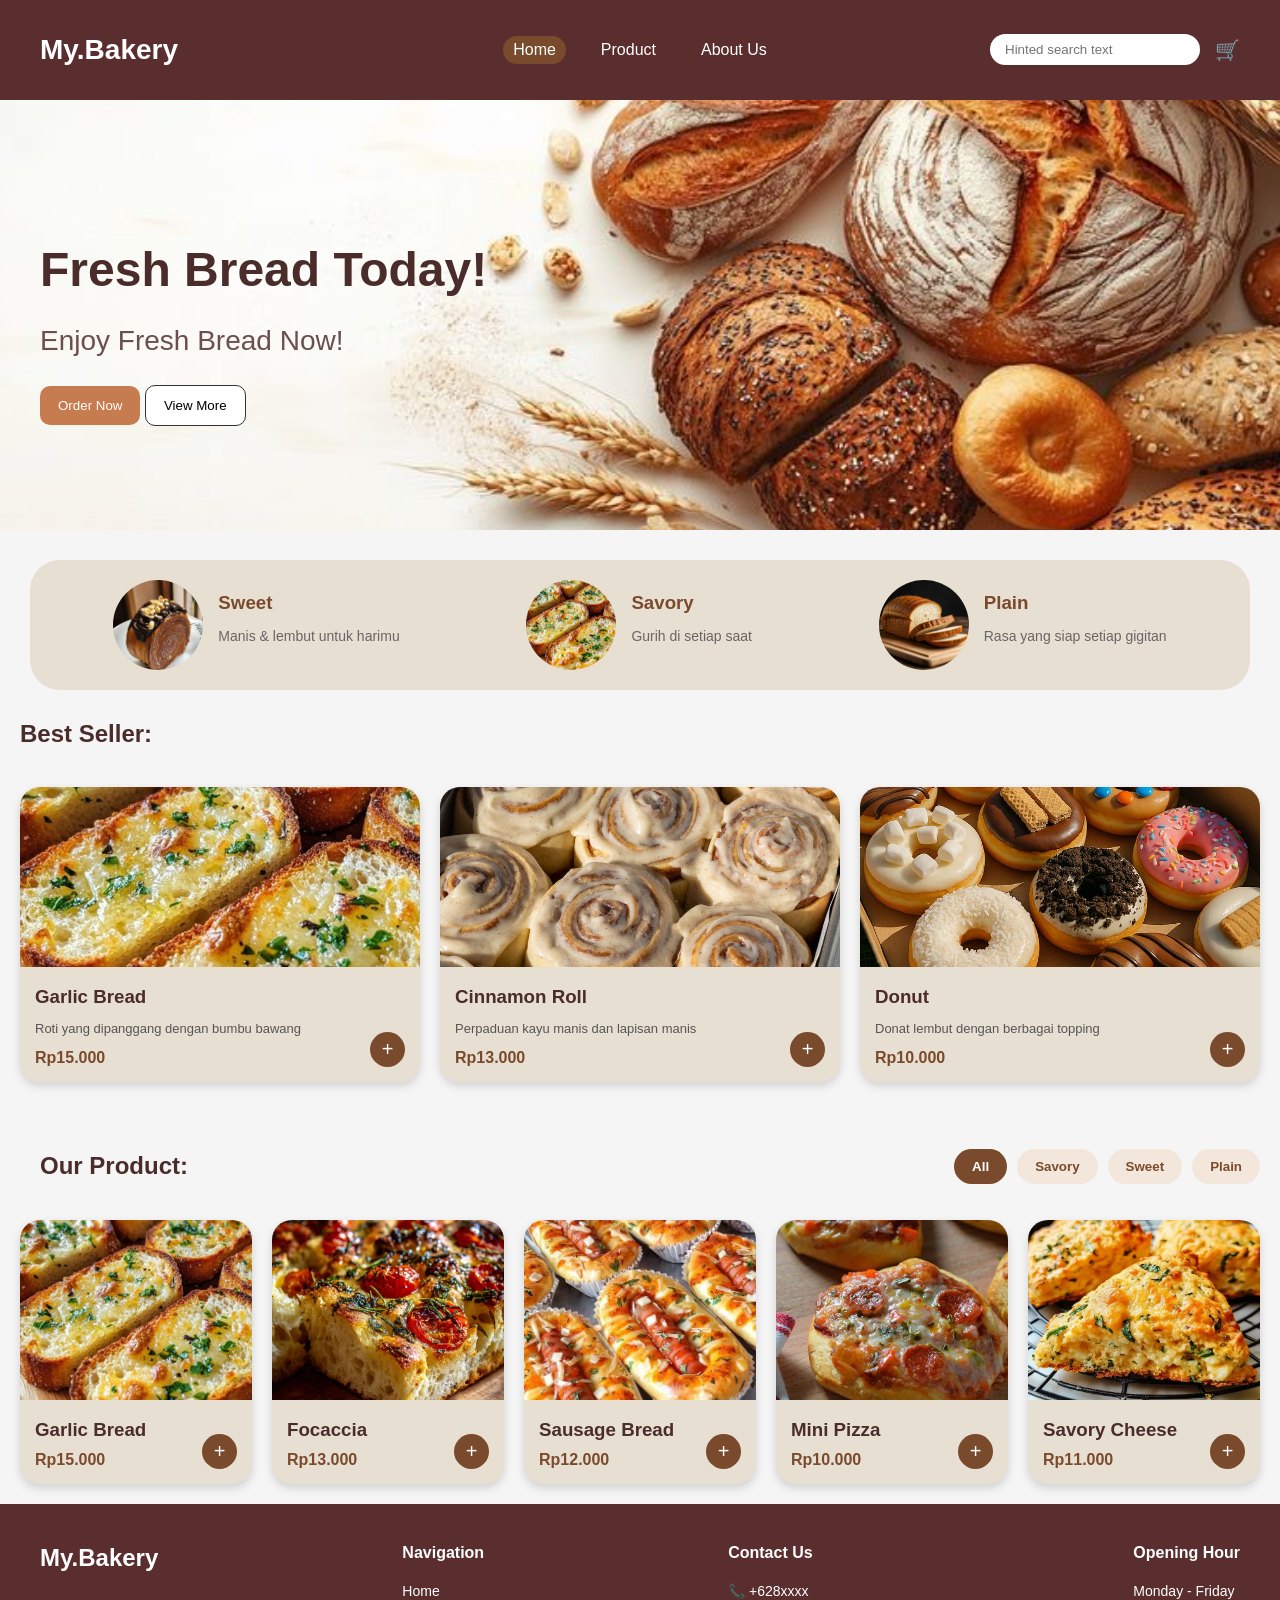
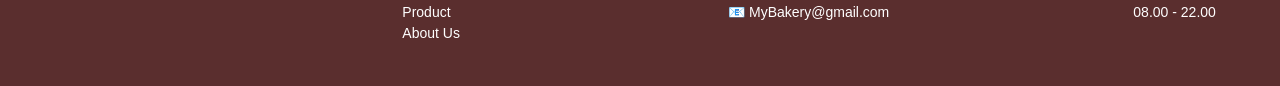
==== index.html @ c3ba87c3 "push 2" ====
<!DOCTYPE html>
<html lang="id">
<head>
    <meta charset="UTF-8">
    <title>My.Bakery</title>
    <link rel="stylesheet" href="home.css">
</head>
<body>

<!-- Navbar -->
<header class="navbar">

    <!-- KIRI -->
    <div class="nav-left">
        <h1 class="logo">My.Bakery</h1>
    </div>

    <!-- TENGAH -->
    <div class="nav-center">
        <span class="active">Home</span>
        <span>Product</span>
        <span>About Us</span>
    </div>

    <!-- KANAN -->
    <div class="nav-right">
        <div class="search-box">
            <input type="text" placeholder="Hinted search text">
        </div>

        <div class="cart" onclick="toggleCart()">🛒</div>
    </div>

</header>

<div class="cart-popup" id="cartPopup">
    <h3>🛒 Cart</h3>
    <ul id="cart-list"></ul>
</div>

<!-- Hero -->
<section class="hero">
    <div class="hero-text">
        <h2>Fresh Bread Today!</h2>
        <p>Enjoy Fresh Bread Now!</p>
        <button class="btn">Order Now</button>
        <button class="btn-outline">View More</button>
    </div>
</section>

<!-- Category -->
<section class="category">

    <div class="category-card">
        <img src="cromboloni.jpg">
        <div>
            <h3>Sweet</h3>
            <p>Manis & lembut untuk harimu</p>
        </div>
    </div>

    <div class="category-card">
        <img src="Easy Garlic Bread with Sliced Bread.jpg">
        <div>
            <h3>Savory</h3>
            <p>Gurih di setiap saat</p>
        </div>
    </div>

    <div class="category-card">
        <img src="White Bread.jpg">
        <div>
            <h3>Plain</h3>
            <p>Rasa yang siap setiap gigitan</p>
        </div>
    </div>

</section>

<!-- Best Seller -->
<section class="best">
    <h2>Best Seller:</h2>
    
    <div class="product-list">
    
        <!-- CARD 1 -->
        <div class="product">
            <img src="Easy Garlic Bread with Sliced Bread.jpg">
            <div class="product-info">
                <h3>Garlic Bread</h3>
                <p>Roti yang dipanggang dengan bumbu bawang</p>
                <span>Rp15.000</span>
                <button onclick="addToCart('Garlic Bread')">+</button>
            </div>
        </div>
    
        <!-- CARD 2 -->
        <div class="product">
            <img src="Bread and Cinnamon Roll Recipes - Chelsweets.jpg">
            <div class="product-info">
                <h3>Cinnamon Roll</h3>
                <p>Perpaduan kayu manis dan lapisan manis</p>
                <span>Rp13.000</span>
                <button onclick="addToCart('Cinnamon Roll')">+</button>
            </div>
        </div>
    
        <!-- CARD 3 -->
        <div class="product">
            <img src="donuts ♡.jpg">
            <div class="product-info">
                <h3>Donut</h3>
                <p>Donat lembut dengan berbagai topping</p>
                <span>Rp10.000</span>
                <button onclick="addToCart('Donut')">+</button>
            </div>
        </div>
    </div>
</section>

<!-- Products -->
<section class="products">

    <div class="product-title">
        <h2>Our Product:</h2>

        <div class="filter-btn">
            <button onclick="filterProduct('all')">All</button>
            <button onclick="filterProduct('savory')">Savory</button>
            <button onclick="filterProduct('sweet')">Sweet</button>
            <button onclick="filterProduct('plain')">Plain</button>
        </div>
    </div>

    <div class="product-list">

        <div class="product savory">
            <img src="Easy Garlic Bread with Sliced Bread.jpg">

            <div class="product-info">
                <h3>Garlic Bread</h3>
                <span>Rp15.000</span>

                <button onclick="addToCart('Garlic Bread')">+</button>
            </div>
        </div>

        <div class="product savory">
            <img src="focaccia.jpg">

            <div class="product-info">
                <h3>Focaccia</h3>
                <span>Rp13.000</span>

                <button onclick="addToCart('Focaccia')">+</button>
            </div>
        </div>

        <div class="product savory">
            <img src="sausage bread.jpg">

            <div class="product-info">
                <h3>Sausage Bread</h3>
                <span>Rp12.000</span>

                <button onclick="addToCart('Sausage Bread')">+</button>
            </div>
        </div>

        <div class="product savory">
            <img src="mini pizza.jpg">

            <div class="product-info">
                <h3>Mini Pizza</h3>
                <span>Rp10.000</span>

                <button onclick="addToCart('Mini Pizza')">+</button>
            </div>
        </div>
        
        <div class="product savory">
            <img src="savory cheese.jpg">

            <div class="product-info">
                <h3>Savory Cheese</h3>
                <span>Rp11.000</span>

                <button onclick="addToCart('Savory Cheese')">+</button>
            </div>
        </div>
    </div>
</section>



<!-- FOOTER -->
<footer class="footer">

    <div class="footer-logo">
        <h2>My.Bakery</h2>
    </div>

    <div class="footer-menu">
        <h4>Navigation</h4>
        <p>Home</p>
        <p>Product</p>
        <p>About Us</p>
    </div>

    <div class="footer-contact">
        <h4>Contact Us</h4>
        <p>📞 +628xxxx</p>
        <p>📧 MyBakery@gmail.com</p>
    </div>

    <div class="footer-hour">
        <h4>Opening Hour</h4>
        <p>Monday - Friday</p>
        <p>08.00 - 22.00</p>
    </div>

</footer>

<script src="script.js"></script>

</body>
</html>
---- home.css ----
body {
    margin: 0;
    font-family: Arial;
    background: #f5f5f5;
}


/* NAVBAR */
.navbar {
    display: flex;
    justify-content: space-between;
    align-items: center;
    background: #5a2e2e;
    padding: 15px 40px;
    color: white;
}

.logo {
    font-size: 28px;
}

.nav-left {
    flex: 1;
}

.nav-center {
    flex: 1;
    display: flex;
    justify-content: center;
    gap: 25px;
}

.nav-right {
    flex: 1;
    display: flex;
    justify-content: flex-end;
    gap: 15px;
    align-items: center;
}

.nav-center span {
    cursor: pointer;
    padding: 5px 10px;
    color: white;
}

.nav-center .active {
    background: #7a4a2c;
    border-radius: 15px;
}

/* SEARCH */
.search-box input {
    padding: 8px 15px;
    border-radius: 20px;
    border: none;
    width: 180px;
}

/* CART */
.cart {
    font-size: 20px;
    cursor: pointer;
}

/* CART POPUP */
.cart-popup {
    position: absolute;
    right: 30px;
    top: 70px;
    background: white;
    width: 220px;
    padding: 15px;
    border-radius: 15px;
    box-shadow: 0 4px 10px rgba(0,0,0,0.2);
    display: none;
    z-index: 100;
}


/* HERO */
.hero {
    background: url("download (7).jpg") no-repeat center/cover;
    height: 350px;
    display: flex;
    align-items: center;
    padding: 40px;
}

.hero-text h2 {
    font-size: 48px;
    color: #4a2c2a;
    margin-bottom: 10px;
}

.hero-text p {
    font-size: 28px;
    color: #6b4f4f;
}

.hero-btn {
    margin-top: 20px;
}

/* BUTTON */
.btn {
    background: #c67c4e;
    color: white;
    border: none;
    padding: 12px 18px;
    border-radius: 10px;
    cursor: pointer;
}

.btn-outline {
    border: 1px solid #333;
    padding: 12px 18px;
    border-radius: 10px;
    background: white;
    cursor: pointer;
}


/* CATEGORY */
.category {
    background: #e8dfd3;
    margin: 30px;
    padding: 20px;
    border-radius: 30px;

    display: flex;
    justify-content: space-around;
    align-items: center;
}

.category-card {
    display: flex;
    align-items: center;
    gap: 15px;
}

.category-card img {
    width: 90px;
    height: 90px;
    border-radius: 50%;
    object-fit: cover;
    aspect-ratio: 1/1;
}

.category-card h3 {
    margin: 0;
    color: #7a4a2c;
}

.category-card p {
    font-size: 14px;
    color: #666;
}


/* SECTION TITLE */
.best h2,
.products h2 {
    padding-left: 20px;
    color: #4a2c2a;
}


/* PRODUCT TITLE */
.product-title {
    display: flex;
    justify-content: space-between;
    align-items: center;
    padding: 0 20px;
    margin-top: 30px;
}

.filter-btn {
    display: flex;
    gap: 10px;
    margin-left: auto;
}

.filter-btn button {
    border: none;
    padding: 10px 18px;
    border-radius: 20px;
    background: #f3e7db;
    color: #7a4a2c;
    cursor: pointer;
    transition: 0.3s;
    font-weight: bold;
}

/*HOVER*/
.filter-btn button:hover {
    background: #7a4a2c;
    color: white;
}

/* ACTIVE */
.filter-btn button:first-child {
    background: #7a4a2c;
    color: white;
}

/* PRODUCT GRID */
.product-list {
    display: grid;
    grid-template-columns: repeat(3, 1fr);
    gap: 20px;
    padding: 20px;
}

/* OUR PRODUCT jadi 4 */
.products .product-list {
    grid-template-columns: repeat(5, 1fr);
}


/* PRODUCT CARD */
.product {
    background: #e8dfd3;
    border-radius: 20px;
    overflow: hidden;
    box-shadow: 0 4px 10px rgba(0,0,0,0.15);
}

/* PRODUCT IMAGE */
.product img {
    width: 100%;
    height: 180px;
    object-fit: cover;
}

/* PRODUCT INFO */
.product-info {
    padding: 15px;
    position: relative;
}

.product-info h3 {
    margin: 0;
    color: #4a2c2a;
}

.product-info p {
    font-size: 13px;
    color: #555;
}

.product-info span {
    display: block;
    margin-top: 10px;
    color: #7a4a2c;
    font-weight: bold;
}

/* BUTTON + */
.product-info button {
    position: absolute;
    right: 15px;
    bottom: 15px;

    width: 35px;
    height: 35px;

    border: none;
    border-radius: 50%;

    background: #7a4a2c;
    color: white;

    font-size: 20px;
    cursor: pointer;
}


/* FOOTER */
.footer {
    background: #5a2e2e;
    color: white;
    padding: 40px;

    display: flex;
    justify-content: space-between;
    flex-wrap: wrap;
}

.footer h2,
.footer h4 {
    margin-top: 0;
}

.footer p {
    margin: 5px 0;
    font-size: 14px;
}


/* RESPONSIVE NAVBAR */
@media (max-width: 768px) {

    .navbar {
        flex-direction: column;
        padding: 20px;
        gap: 15px;
        text-align: center;
    }

    .nav-left,
    .nav-center,
    .nav-right {
        width: 100%;
        justify-content: center;
    }

    .nav-center {
        flex-wrap: wrap;
        gap: 10px;
    }

    .nav-right {
        flex-direction: column;
        align-items: center;
    }

    .search-box input {
        width: 90%;
    }

    .products .product-list {
        grid-template-columns: repeat(2, 1fr);
    }
}


/* HOVER PRODUCT */
.product {
    transition: 0.3s;
}

.product:hover {
    transform: translateY(-8px);
    box-shadow: 0 8px 20px rgba(0,0,0,0.25);
}

/* IMAGE ZOOM */
.product img {
    transition: 0.3s;
}

.product:hover img {
    transform: scale(1.05);
}

/* BUTTON HOVER */
.product-info button {
    transition: 0.3s;
}

.product-info button:hover {
    background: #c67c4e;
    transform: scale(1.1);
}

/* CATEGORY HOVER */
.category-card {
    transition: 0.3s;
}

.category-card:hover {
    transform: scale(1.05);
}
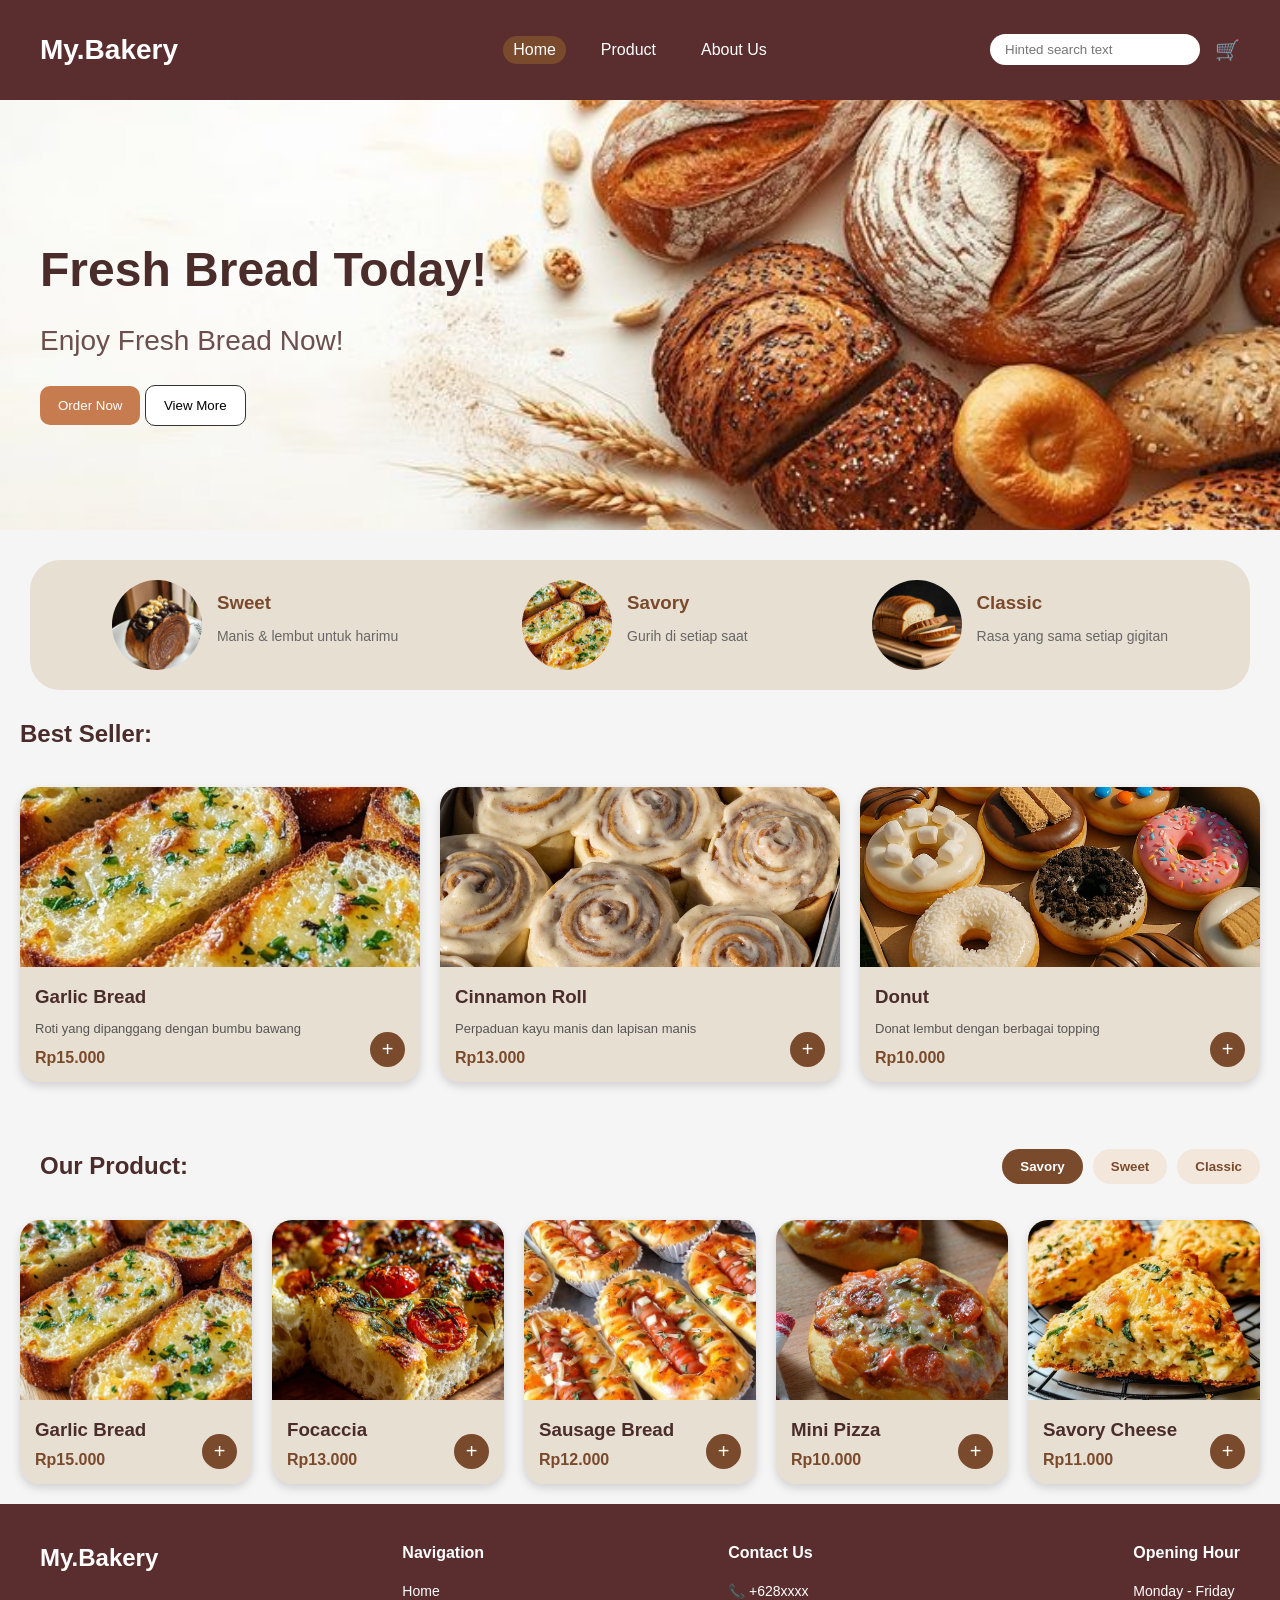
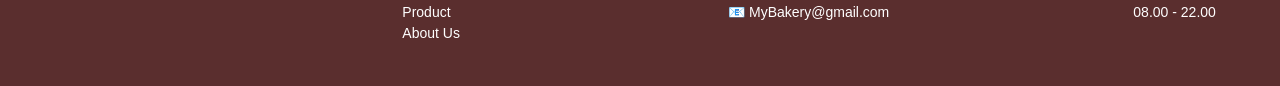
==== commit 294c9b41: "update tampilan" ====
--- a/index.html
+++ b/index.html
@@ -17,9 +17,9 @@
 
     <!-- TENGAH -->
     <div class="nav-center">
-        <span class="active">Home</span>
-        <span>Product</span>
-        <span>About Us</span>
+        <span onclick="goTo('index.html')">Home</span>
+        <span onclick="goTo('product.html')">Product</span>
+        <span onclick="goTo('about.html')">About Us</span>
     </div>
 
     <!-- KANAN -->
@@ -70,8 +70,8 @@
     <div class="category-card">
         <img src="White Bread.jpg">
         <div>
-            <h3>Plain</h3>
-            <p>Rasa yang siap setiap gigitan</p>
+            <h3>Classic</h3>
+            <p>Rasa yang sama setiap gigitan</p>
         </div>
     </div>
 
@@ -107,7 +107,7 @@
     
         <!-- CARD 3 -->
         <div class="product">
-            <img src="donuts ♡.jpg">
+            <img src="donuts.jpg">
             <div class="product-info">
                 <h3>Donut</h3>
                 <p>Donat lembut dengan berbagai topping</p>
@@ -125,10 +125,9 @@
         <h2>Our Product:</h2>
 
         <div class="filter-btn">
-            <button onclick="filterProduct('all')">All</button>
             <button onclick="filterProduct('savory')">Savory</button>
             <button onclick="filterProduct('sweet')">Sweet</button>
-            <button onclick="filterProduct('plain')">Plain</button>
+            <button onclick="filterProduct('classic')">Classic</button>
         </div>
     </div>
 
@@ -221,7 +220,7 @@
 
 </footer>
 
-<script src="script.js"></script>
+<script src="main.js"></script>
 
 </body>
 </html>
--- a/home.css
+++ b/home.css
@@ -214,7 +214,10 @@
 
 /* OUR PRODUCT jadi 4 */
 .products .product-list {
-    grid-template-columns: repeat(5, 1fr);
+    display: grid;
+    grid-template-columns: repeat(auto-fit, minmax(180px, 1fr));
+    gap: 20px;
+    padding: 20px;
 }
 
 
